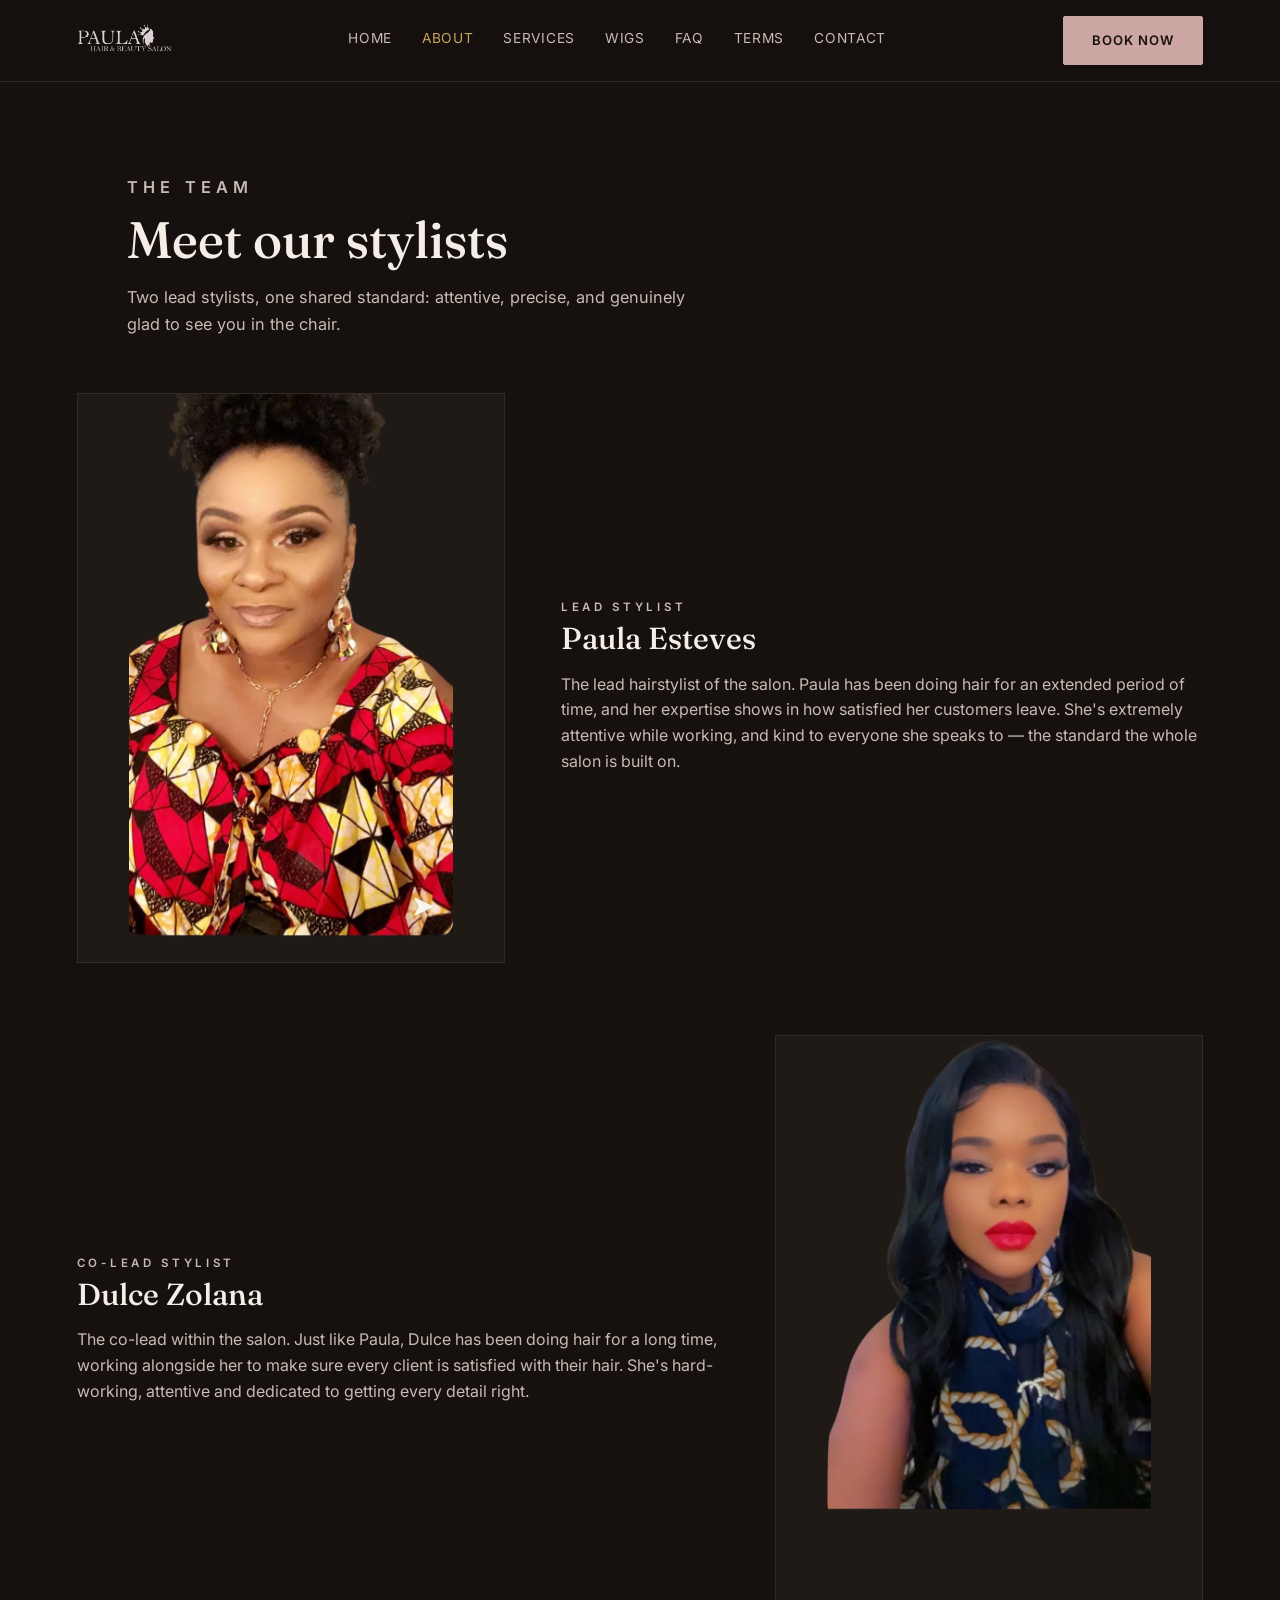
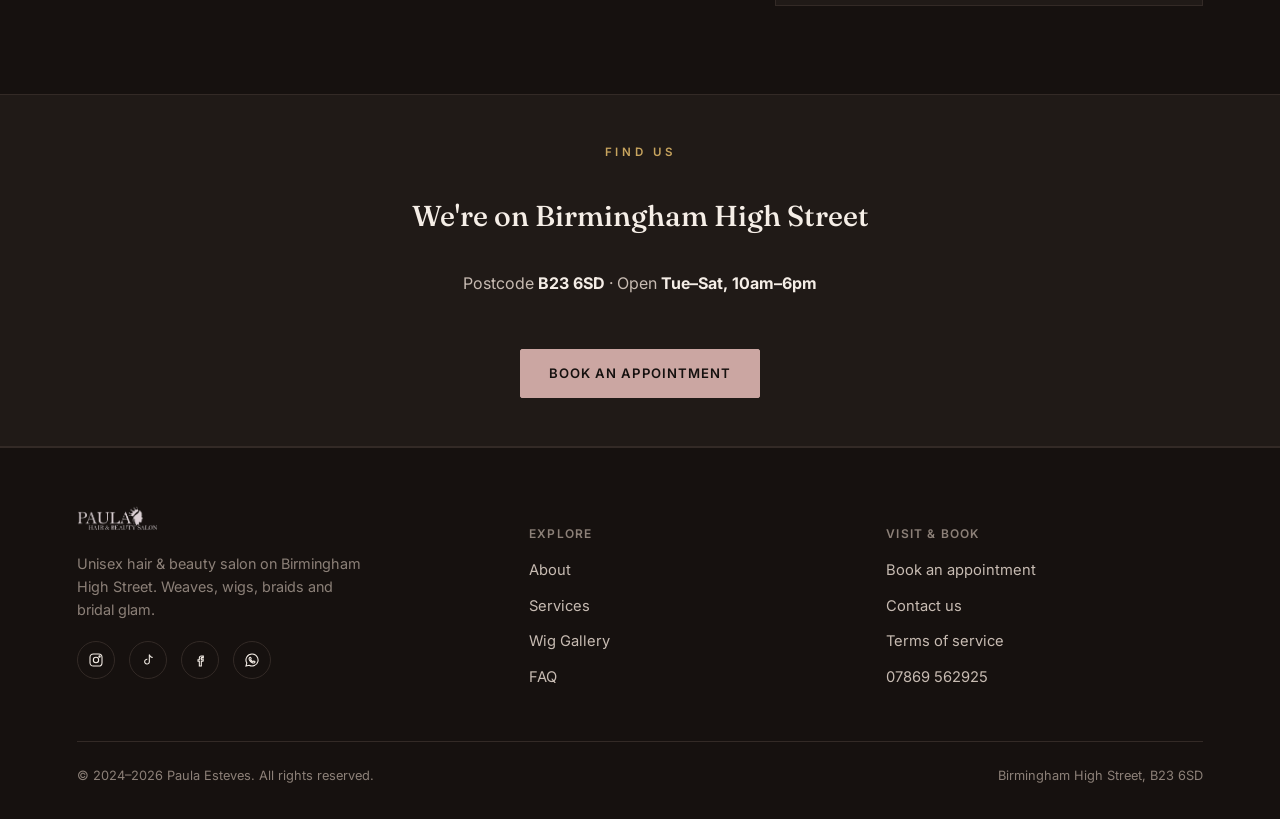
==== about.html @ c74b8d1b "Site redesign" ====
<!DOCTYPE html>
<html lang="en">
<head>
<meta charset="UTF-8">
<meta name="viewport" content="width=device-width, initial-scale=1.0">
<title>About | Paula's Hair &amp; Beauty Salon</title>
<meta name="description" content="Meet Paula and Dulce, the stylists behind Paula's Hair & Beauty Salon in Birmingham.">
<link rel="icon" type="image/x-icon" href="assets/favicon/favicon.ico">
<link rel="icon" type="image/png" sizes="32x32" href="assets/favicon/favicon-32x32.png">
<link rel="icon" type="image/png" sizes="16x16" href="assets/favicon/favicon-16x16.png">
<link rel="apple-touch-icon" href="assets/favicon/apple-touch-icon.png">
<link rel="manifest" href="assets/favicon/site.webmanifest">
<link rel="stylesheet" href="css/style.css">
</head>
<body>

<header class="site-header">
  <a href="index.html" class="brand"><img src="assets/logo.webp" alt="Paula's Hair &amp; Beauty Salon"></a>
  <nav class="site-nav" id="site-nav">
    <a href="index.html">Home</a>
    <a href="about.html" class="current">About</a>
    <a href="services.html">Services</a>
    <a href="wigs.html">Wigs</a>
    <a href="faq.html">FAQ</a>
    <a href="terms.html">Terms</a>
    <a href="contact.html">Contact</a>
  </nav>
  <div class="nav-actions">
    <a href="booking.html" class="btn btn-primary">Book Now</a>
    <button class="menu-toggle" aria-label="Toggle menu" aria-expanded="false" aria-controls="site-nav">
      <svg viewBox="0 0 24 24" fill="none" stroke="currentColor" stroke-width="1.6"><path d="M3 6h18M3 12h18M3 18h18"/></svg>
    </button>
  </div>
</header>

<section class="page-hero">
  <p class="eyebrow">The team</p>
  <h1>Meet our stylists</h1>
  <p>Two lead stylists, one shared standard: attentive, precise, and genuinely glad to see you in the chair.</p>
</section>

<section class="block" style="padding-top:0;">
  <div class="container-inner">
    <div class="split reveal">
      <div class="split-figure">
        <img src="assets/team/paula.webp" alt="Paula Esteves" width="560" height="700" loading="lazy">
      </div>
      <div class="split-body">
        <p class="eyebrow">Lead Stylist</p>
        <h3>Paula Esteves</h3>
        <p>The lead hairstylist of the salon. Paula has been doing hair for an extended period of time, and her expertise shows in how satisfied her customers leave. She's extremely attentive while working, and kind to everyone she speaks to &mdash; the standard the whole salon is built on.</p>
      </div>
    </div>

    <div class="split reverse reveal">
      <div class="split-figure">
        <img src="assets/team/dulce.webp" alt="Dulce Zolana" width="560" height="700" loading="lazy">
      </div>
      <div class="split-body">
        <p class="eyebrow">Co-Lead Stylist</p>
        <h3>Dulce Zolana</h3>
        <p>The co-lead within the salon. Just like Paula, Dulce has been doing hair for a long time, working alongside her to make sure every client is satisfied with their hair. She's hard-working, attentive and dedicated to getting every detail right.</p>
      </div>
    </div>
  </div>
</section>

<section class="strip">
  <div class="container" style="justify-content:center; text-align:center; flex-direction:column; padding-block:48px;">
    <p class="eyebrow">Find us</p>
    <h2 style="margin-top:10px; font-size:1.8rem;">We're on Birmingham High Street</h2>
    <p style="margin-top:12px; color:var(--cream-dim);">Postcode <strong style="color:var(--cream);">B23 6SD</strong> &middot; Open <strong style="color:var(--cream);">Tue&ndash;Sat, 10am&ndash;6pm</strong></p>
    <a href="booking.html" class="btn btn-primary" style="margin-top:24px; align-self:center;">Book an appointment</a>
  </div>
</section>

<footer class="site-footer">
  <div class="footer-grid">
    <div class="footer-brand">
      <img src="assets/logo.webp" alt="Paula's Hair &amp; Beauty Salon">
      <p>Unisex hair &amp; beauty salon on Birmingham High Street. Weaves, wigs, braids and bridal glam.</p>
      <div class="footer-social" style="margin-top:20px;">
        <a href="https://www.instagram.com/paulasunisexhair01/" aria-label="Instagram" target="_blank" rel="noopener"><svg viewBox="0 0 24 24" fill="none" stroke="currentColor" stroke-width="1.6"><rect x="3" y="3" width="18" height="18" rx="5"/><circle cx="12" cy="12" r="4"/><circle cx="17.3" cy="6.7" r="1"/></svg></a>
        <a href="https://www.tiktok.com/@hairxpaulax" aria-label="TikTok" target="_blank" rel="noopener"><svg viewBox="0 0 24 24" fill="none" stroke="currentColor" stroke-width="1.6"><path d="M14 4v10.5a3.5 3.5 0 11-3-3.46"/><path d="M14 4c.5 2.4 2.2 4 5 4.2"/></svg></a>
        <a href="https://www.facebook.com/p/Paulas-unisex-hair-salon-100063559331824/" aria-label="Facebook" target="_blank" rel="noopener"><svg viewBox="0 0 24 24" fill="none" stroke="currentColor" stroke-width="1.6"><path d="M14 9h3V6h-3c-1.7 0-3 1.3-3 3v2.5H9V14h2v7h3v-7h2.5l.5-2.5H14V9c0-.6.4-1 1-1z"/></svg></a>
        <a href="https://wa.me/447869562925" aria-label="WhatsApp" target="_blank" rel="noopener"><svg viewBox="0 0 24 24" fill="none" stroke="currentColor" stroke-width="1.6"><path d="M12 3a9 9 0 00-7.8 13.5L3 21l4.6-1.2A9 9 0 1012 3z"/><path d="M8.5 8.4c.2-.5.4-.5.6-.5h.5c.2 0 .4 0 .5.3.2.4.6 1.4.6 1.5.1.1.1.3 0 .4-.1.2-.2.3-.3.4l-.4.4c-.1.1-.2.3-.1.5.2.3.7 1.1 1.4 1.7.9.8 1.7 1.1 2 1.2.2.1.4.1.5-.1l.5-.6c.2-.2.4-.2.6-.1l1.3.6c.2.1.3.2.3.4 0 .8-.3 1.6-1.4 1.9-.7.2-1.6.3-3.3-.6-1.9-1-3.1-2.9-3.2-3-.1-.1-1-1.3-1-2.5 0-1.1.6-1.7.8-1.9z"/></svg></a>
      </div>
    </div>
    <div class="footer-col">
      <h5>Explore</h5>
      <a href="about.html">About</a>
      <a href="services.html">Services</a>
      <a href="wigs.html">Wig Gallery</a>
      <a href="faq.html">FAQ</a>
    </div>
    <div class="footer-col">
      <h5>Visit &amp; Book</h5>
      <a href="booking.html">Book an appointment</a>
      <a href="contact.html">Contact us</a>
      <a href="terms.html">Terms of service</a>
      <a href="tel:07869562925">07869 562925</a>
    </div>
  </div>
  <div class="footer-bottom">
    <span>&copy; 2024&ndash;2026 Paula Esteves. All rights reserved.</span>
    <span>Birmingham High Street, B23 6SD</span>
  </div>
</footer>

<script src="js/main.js"></script>
</body>
</html>
---- css/style.css ----
/* ==========================================================================
   Paula's Hair & Beauty Salon — Design System
   Palette: warm ink black + heirloom mauve (from the logo) + antique gold
   Type: Fraunces (display) / Inter (body & UI)
   ========================================================================== */

@import url('https://fonts.googleapis.com/css2?family=Fraunces:opsz,wght@9..144,300;9..144,400;9..144,500;9..144,600;9..144,700&family=Inter:wght@400;500;600;700&display=swap');

:root{
  /* -- Color tokens -- */
  --ink:        #16110F;   /* page background, warm near-black */
  --ink-soft:   #201A17;   /* raised surface */
  --ink-line:   #332A26;   /* hairline borders on dark */
  --rose:       #CBA6A2;   /* primary accent, lifted from the logo */
  --rose-deep:  #8C5B58;   /* pressed / hover state */
  --gold:       #C7A45E;   /* crown accent, used sparingly */
  --cream:      #F5EEE7;   /* primary text on dark */
  --cream-dim:  #C7BBB2;   /* secondary text on dark */
  --cream-faint:#8C8078;   /* tertiary text / captions */

  /* -- Type -- */
  --font-display: 'Fraunces', 'Iowan Old Style', Georgia, serif;
  --font-body: 'Inter', -apple-system, BlinkMacSystemFont, 'Segoe UI', sans-serif;

  /* -- Rhythm -- */
  --edge: clamp(20px, 6vw, 96px);
  --radius: 2px;
  --max: 1180px;
}

*, *::before, *::after{ box-sizing: border-box; }

html{
  scroll-behavior: smooth;
}
@media (prefers-reduced-motion: reduce){
  html{ scroll-behavior: auto; }
  *, *::before, *::after{ animation-duration: 0.01ms !important; animation-iteration-count: 1 !important; transition-duration: 0.01ms !important; scroll-behavior: auto !important; }
}

body{
  margin: 0;
  background: var(--ink);
  color: var(--cream);
  font-family: var(--font-body);
  font-size: 16px;
  line-height: 1.6;
  -webkit-font-smoothing: antialiased;
}

img{ max-width: 100%; display: block; }
a{ color: inherit; }

h1, h2, h3, h4{
  font-family: var(--font-display);
  font-weight: 500;
  line-height: 1.1;
  margin: 0;
  color: var(--cream);
}

p{ margin: 0; }

::selection{ background: var(--rose); color: var(--ink); }

:focus-visible{
  outline: 2px solid var(--gold);
  outline-offset: 3px;
}

.container{
  max-width: var(--max);
  margin-inline: auto;
  padding-inline: var(--edge);
}

.eyebrow{
  font-family: var(--font-body);
  font-size: 0.72rem;
  letter-spacing: 0.32em;
  text-transform: uppercase;
  color: var(--gold);
  font-weight: 600;
}

/* ---------------------------------------------------------------------
   Signature motif — a single-line crown, echoing the wordmark.
   Used as a section divider so it reads as punctuation, not decoration.
   --------------------------------------------------------------------- */
.crown-divider{
  width: 46px;
  height: 28px;
  margin: 22px 0;
  color: var(--gold);
  opacity: 0.9;
}
.crown-divider.center{ margin-inline: auto; }
.crown-divider svg{ width: 100%; height: 100%; display: block; }

/* ---------------------------------------------------------------------
   Header
   --------------------------------------------------------------------- */
.site-header{
  position: sticky;
  top: 0;
  z-index: 100;
  display: flex;
  align-items: center;
  justify-content: space-between;
  gap: 24px;
  padding: 16px var(--edge);
  background: rgba(22, 17, 15, 0.86);
  backdrop-filter: blur(10px);
  border-bottom: 1px solid var(--ink-line);
}

.brand{ display: flex; align-items: center; gap: 12px; }
.brand img{ height: 40px; width: auto; }

.site-nav{
  display: flex;
  align-items: center;
  gap: 30px;
}
.site-nav a{
  font-size: 0.86rem;
  letter-spacing: 0.05em;
  text-transform: uppercase;
  text-decoration: none;
  color: var(--cream-dim);
  position: relative;
  padding-bottom: 4px;
  transition: color .25s ease;
}
.site-nav a::after{
  content: '';
  position: absolute;
  left: 0; right: 100%; bottom: 0;
  height: 1px;
  background: var(--gold);
  transition: right .3s ease;
}
.site-nav a:hover{ color: var(--cream); }
.site-nav a:hover::after{ right: 0; }
.site-nav a.current{ color: var(--gold); }

.nav-actions{ display: flex; align-items: center; gap: 18px; }

.btn{
  display: inline-flex;
  align-items: center;
  justify-content: center;
  gap: 8px;
  padding: 13px 28px;
  font-family: var(--font-body);
  font-size: 0.82rem;
  letter-spacing: 0.08em;
  text-transform: uppercase;
  font-weight: 600;
  text-decoration: none;
  border-radius: var(--radius);
  border: 1px solid var(--rose);
  cursor: pointer;
  transition: background .25s ease, color .25s ease, border-color .25s ease, transform .2s ease;
}
.btn-primary{ background: var(--rose); color: var(--ink); }
.btn-primary:hover{ background: var(--gold); border-color: var(--gold); transform: translateY(-1px); }
.btn-ghost{ background: transparent; color: var(--cream); border-color: var(--ink-line); }
.btn-ghost:hover{ border-color: var(--rose); color: var(--rose); }
.btn:active{ transform: translateY(0); }
.btn:disabled{ opacity: .6; cursor: not-allowed; transform: none; }

.menu-toggle{
  display: none;
  background: none;
  border: 1px solid var(--ink-line);
  color: var(--cream);
  width: 42px;
  height: 42px;
  border-radius: var(--radius);
  cursor: pointer;
  align-items: center;
  justify-content: center;
}
.menu-toggle svg{ width: 20px; height: 20px; }

/* ---------------------------------------------------------------------
   Hero
   --------------------------------------------------------------------- */
.hero{
  padding: 96px var(--edge) 80px;
  max-width: var(--max);
  margin-inline: auto;
  display: grid;
  grid-template-columns: 1.1fr 0.9fr;
  gap: 64px;
  align-items: center;
}
.hero h1{
  font-size: clamp(2.6rem, 5vw, 4.6rem);
  margin-top: 14px;
  letter-spacing: -0.01em;
}
.hero .lede{
  margin-top: 22px;
  max-width: 46ch;
  font-size: 1.08rem;
  color: var(--cream-dim);
}
.hero .actions{
  margin-top: 36px;
  display: flex;
  gap: 16px;
  flex-wrap: wrap;
}
.hero-figure{
  position: relative;
  aspect-ratio: 4/5;
  background: linear-gradient(160deg, var(--ink-soft), var(--ink));
  border: 1px solid var(--ink-line);
  border-radius: var(--radius);
  display: flex;
  align-items: flex-end;
  justify-content: center;
  overflow: hidden;
}
.hero-figure img{
  width: 82%;
  object-fit: contain;
}
.hero-figure::before{
  content: '';
  position: absolute;
  inset: 0;
  background: radial-gradient(circle at 50% 20%, rgba(199,164,94,0.14), transparent 60%);
}

/* ---------------------------------------------------------------------
   Trust strip
   --------------------------------------------------------------------- */
.strip{
  border-top: 1px solid var(--ink-line);
  border-bottom: 1px solid var(--ink-line);
  background: var(--ink-soft);
}
.strip .container{
  display: flex;
  flex-wrap: wrap;
  gap: 28px 48px;
  padding-block: 22px;
  justify-content: space-between;
}
.strip-item{
  display: flex;
  align-items: center;
  gap: 12px;
  font-size: 0.86rem;
  color: var(--cream-dim);
  letter-spacing: 0.02em;
}
.strip-item strong{ color: var(--cream); font-weight: 600; }
.strip-item svg{ width: 18px; height: 18px; color: var(--gold); flex-shrink: 0; }

/* ---------------------------------------------------------------------
   Sections
   --------------------------------------------------------------------- */
section.block{ padding: 88px var(--edge); }
.block > .container-inner{ max-width: var(--max); margin-inline: auto; }
.block-head{ max-width: 640px; margin-bottom: 52px; }
.block-head h2{ font-size: clamp(1.9rem, 3vw, 2.6rem); margin-top: 12px; }
.block-head p{ margin-top: 16px; color: var(--cream-dim); font-size: 1.02rem; }
.block-head.center{ margin-inline: auto; text-align: center; }

.alt{ background: var(--ink-soft); border-top: 1px solid var(--ink-line); border-bottom: 1px solid var(--ink-line); }

/* Service teaser cards */
.card-grid{
  display: grid;
  grid-template-columns: repeat(auto-fit, minmax(240px, 1fr));
  gap: 1px;
  background: var(--ink-line);
  border: 1px solid var(--ink-line);
}
.card{
  background: var(--ink);
  padding: 36px 30px;
  transition: background .3s ease;
}
.card:hover{ background: var(--ink-soft); }
.card .num{
  font-family: var(--font-display);
  font-size: 0.95rem;
  color: var(--gold);
  letter-spacing: 0.04em;
}
.card h3{
  font-size: 1.35rem;
  margin-top: 14px;
}
.card p{
  margin-top: 12px;
  color: var(--cream-dim);
  font-size: 0.95rem;
}
.card a.card-link{
  display: inline-block;
  margin-top: 18px;
  font-size: 0.8rem;
  letter-spacing: 0.05em;
  text-transform: uppercase;
  color: var(--rose);
  text-decoration: none;
  border-bottom: 1px solid transparent;
}
.card a.card-link:hover{ border-color: var(--rose); }

/* Team / split layout */
.split{
  display: grid;
  grid-template-columns: 0.8fr 1.2fr;
  gap: 56px;
  align-items: center;
}
.split.reverse{ grid-template-columns: 1.2fr 0.8fr; }
.split.reverse .split-figure{ order: 2; }
.split-figure{
  background: var(--ink-soft);
  border: 1px solid var(--ink-line);
  aspect-ratio: 3/4;
  display: flex;
  align-items: flex-end;
  justify-content: center;
  overflow: hidden;
}
.split-figure img{ width: 92%; object-fit: contain; }
.split-body .eyebrow{ margin-bottom: 6px; }
.split-body h3{ font-size: 1.9rem; }
.split-body p{ margin-top: 16px; color: var(--cream-dim); }
.split + .split{ margin-top: 72px; }

/* Wig gallery */
.gallery-scroll{
  display: flex;
  gap: 18px;
  overflow-x: auto;
  padding-bottom: 12px;
  scroll-snap-type: x proximity;
}
.gallery-scroll::-webkit-scrollbar{ height: 6px; }
.gallery-scroll::-webkit-scrollbar-thumb{ background: var(--ink-line); border-radius: 4px; }
.gallery-scroll .g-item{
  flex: 0 0 auto;
  width: 190px;
  scroll-snap-align: start;
  background: var(--ink-soft);
  border: 1px solid var(--ink-line);
}
.gallery-scroll .g-item img{ width: 100%; aspect-ratio: 3/4; object-fit: contain; padding: 10px; }

.gallery-grid{
  display: grid;
  grid-template-columns: repeat(auto-fill, minmax(190px, 1fr));
  gap: 18px;
}
.gallery-grid figure{
  margin: 0;
  background: var(--ink-soft);
  border: 1px solid var(--ink-line);
  transition: border-color .25s ease, transform .25s ease;
}
.gallery-grid figure:hover{ border-color: var(--rose); transform: translateY(-3px); }
.gallery-grid img{ width: 100%; aspect-ratio: 3/4; object-fit: contain; padding: 12px; }
.gallery-grid figcaption{
  padding: 0 14px 14px;
  font-size: 0.78rem;
  letter-spacing: 0.04em;
  text-transform: uppercase;
  color: var(--cream-faint);
  text-align: center;
}

/* CTA band */
.cta-band{
  padding: 96px var(--edge);
  text-align: center;
  background: linear-gradient(180deg, var(--ink-soft), var(--ink));
  border-top: 1px solid var(--ink-line);
}
.cta-band h2{ font-size: clamp(2rem, 4vw, 3rem); max-width: 18ch; margin-inline: auto; }
.cta-band p{ margin-top: 18px; color: var(--cream-dim); }
.cta-band .actions{ margin-top: 32px; display: flex; gap: 16px; justify-content: center; flex-wrap: wrap; }

/* ---------------------------------------------------------------------
   Menu (services / prices) — styled like a salon service menu
   --------------------------------------------------------------------- */
.menu-category{ margin-bottom: 52px; }
.menu-category:last-child{ margin-bottom: 0; }
.menu-category h3{
  font-size: 1.3rem;
  color: var(--gold);
  display: flex;
  align-items: baseline;
  gap: 14px;
}
.menu-category h3::after{
  content: '';
  flex: 1;
  height: 1px;
  background: var(--ink-line);
}
.menu-list{ list-style: none; margin: 24px 0 0; padding: 0; }
.menu-list li{
  display: flex;
  align-items: baseline;
  gap: 10px;
  padding: 13px 0;
  border-bottom: 1px dashed var(--ink-line);
  font-size: 1.02rem;
}
.menu-list li:last-child{ border-bottom: none; }
.menu-name{ color: var(--cream); }
.menu-fill{
  flex: 1;
  border-bottom: 1px dotted var(--ink-line);
  transform: translateY(-4px);
}
.menu-price{ color: var(--rose); font-family: var(--font-display); font-size: 1.05rem; white-space: nowrap; }

/* ---------------------------------------------------------------------
   FAQ / accordion
   --------------------------------------------------------------------- */
.accordion{ border-top: 1px solid var(--ink-line); }
.accordion-item{ border-bottom: 1px solid var(--ink-line); }
.accordion-trigger{
  width: 100%;
  display: flex;
  align-items: center;
  justify-content: space-between;
  gap: 20px;
  background: none;
  border: none;
  color: var(--cream);
  font-family: var(--font-display);
  font-size: 1.15rem;
  text-align: left;
  padding: 26px 4px;
  cursor: pointer;
}
.accordion-trigger .plus{
  flex-shrink: 0;
  width: 22px; height: 22px;
  position: relative;
  color: var(--gold);
}
.accordion-trigger .plus::before, .accordion-trigger .plus::after{
  content: '';
  position: absolute;
  background: currentColor;
  top: 50%; left: 50%;
  transform: translate(-50%,-50%);
}
.accordion-trigger .plus::before{ width: 14px; height: 1.5px; }
.accordion-trigger .plus::after{ width: 1.5px; height: 14px; transition: transform .3s ease; }
.accordion-item.open .plus::after{ transform: translate(-50%,-50%) rotate(90deg) scaleY(0); }
.accordion-panel{
  max-height: 0;
  overflow: hidden;
  transition: max-height .35s ease;
}
.accordion-panel p{
  padding: 0 4px 26px;
  color: var(--cream-dim);
  max-width: 62ch;
}
.accordion-panel a{ color: var(--rose); }

/* ---------------------------------------------------------------------
   Terms list
   --------------------------------------------------------------------- */
.terms-list{ list-style: none; margin: 0; padding: 0; counter-reset: term; max-width: 640px; }
.terms-list li{
  counter-increment: term;
  display: flex;
  gap: 20px;
  padding: 22px 0;
  border-bottom: 1px solid var(--ink-line);
}
.terms-list li:first-child{ border-top: 1px solid var(--ink-line); }
.terms-list li::before{
  content: counter(term, decimal-leading-zero);
  font-family: var(--font-display);
  color: var(--gold);
  font-size: 1rem;
  flex-shrink: 0;
}

/* ---------------------------------------------------------------------
   Forms
   --------------------------------------------------------------------- */
.form-wrap{
  max-width: 640px;
  background: var(--ink-soft);
  border: 1px solid var(--ink-line);
  padding: clamp(28px, 5vw, 52px);
}
.form-grid{
  display: grid;
  grid-template-columns: 1fr 1fr;
  gap: 20px;
}
.field{ display: flex; flex-direction: column; gap: 8px; margin-bottom: 20px; }
.field.full{ grid-column: 1 / -1; }
.field label{
  font-size: 0.76rem;
  letter-spacing: 0.08em;
  text-transform: uppercase;
  color: var(--cream-faint);
}
.field input, .field select, .field textarea{
  background: var(--ink);
  border: 1px solid var(--ink-line);
  color: var(--cream);
  padding: 13px 14px;
  font-family: var(--font-body);
  font-size: 0.96rem;
  border-radius: var(--radius);
  transition: border-color .2s ease;
}
.field textarea{ resize: vertical; min-height: 110px; }
.field input:focus, .field select:focus, .field textarea:focus{
  outline: none;
  border-color: var(--rose);
}
.field input::placeholder, .field textarea::placeholder{ color: var(--cream-faint); }
.field select{ appearance: none; background-image: url("data:image/svg+xml,%3Csvg xmlns='http://www.w3.org/2000/svg' width='12' height='8'%3E%3Cpath d='M1 1l5 5 5-5' stroke='%23C7A45E' stroke-width='1.4' fill='none'/%3E%3C/svg%3E"); background-repeat: no-repeat; background-position: right 14px center; }
.field-hint{ font-size: 0.78rem; color: var(--cream-faint); }
.honeypot{ position: absolute; left: -9999px; opacity: 0; height: 0; }

.form-status{
  display: none;
  padding: 14px 16px;
  border-radius: var(--radius);
  font-size: 0.9rem;
  margin-bottom: 20px;
}
.form-status.success{ display: block; background: rgba(120,160,120,0.12); border: 1px solid #5c8562; color: #b9d9bb; }
.form-status.error{ display: block; background: rgba(180,90,90,0.12); border: 1px solid #a15252; color: #e3b3b3; }

.form-wrap .btn{ width: 100%; }

.info-card{
  display: flex;
  flex-direction: column;
  gap: 26px;
}
.info-row{ display: flex; gap: 16px; align-items: flex-start; }
.info-row svg{ width: 22px; height: 22px; color: var(--gold); flex-shrink: 0; margin-top: 2px; }
.info-row h4{ font-size: 1rem; font-family: var(--font-body); font-weight: 600; }
.info-row p, .info-row a{ margin-top: 4px; color: var(--cream-dim); text-decoration: none; font-size: 0.95rem; }
.info-row a:hover{ color: var(--rose); }

.contact-grid{
  display: grid;
  grid-template-columns: 0.85fr 1.15fr;
  gap: 56px;
  align-items: start;
}

/* ---------------------------------------------------------------------
   Footer
   --------------------------------------------------------------------- */
.site-footer{
  border-top: 1px solid var(--ink-line);
  padding: 56px var(--edge) 32px;
}
.footer-grid{
  max-width: var(--max);
  margin-inline: auto;
  display: grid;
  grid-template-columns: 1.3fr 1fr 1fr;
  gap: 40px;
  padding-bottom: 40px;
}
.footer-brand img{ height: 34px; margin-bottom: 14px; }
.footer-brand p{ color: var(--cream-faint); font-size: 0.9rem; max-width: 32ch; }
.footer-col h5{
  font-size: 0.75rem;
  letter-spacing: 0.1em;
  text-transform: uppercase;
  color: var(--cream-faint);
  margin-bottom: 16px;
  font-weight: 600;
  font-family: var(--font-body);
}
.footer-col a{
  display: block;
  color: var(--cream-dim);
  text-decoration: none;
  font-size: 0.92rem;
  margin-bottom: 12px;
  transition: color .2s ease;
}
.footer-col a:hover{ color: var(--rose); }
.footer-social{ display: flex; gap: 14px; }
.footer-social a{
  width: 38px; height: 38px;
  border: 1px solid var(--ink-line);
  display: flex; align-items: center; justify-content: center;
  border-radius: 50%;
  margin-bottom: 0;
}
.footer-social a:hover{ border-color: var(--rose); color: var(--rose); }
.footer-social svg{ width: 16px; height: 16px; }
.footer-bottom{
  max-width: var(--max);
  margin-inline: auto;
  border-top: 1px solid var(--ink-line);
  padding-top: 24px;
  display: flex;
  justify-content: space-between;
  flex-wrap: wrap;
  gap: 12px;
  font-size: 0.8rem;
  color: var(--cream-faint);
}

/* ---------------------------------------------------------------------
   Page hero (interior pages)
   --------------------------------------------------------------------- */
.page-hero{
  padding: 76px var(--edge) 56px;
  max-width: var(--max);
  margin-inline: auto;
}
.page-hero h1{ font-size: clamp(2.2rem, 4vw, 3.2rem); margin-top: 12px; }
.page-hero p{ margin-top: 16px; color: var(--cream-dim); max-width: 56ch; font-size: 1.02rem; }

/* ---------------------------------------------------------------------
   Reveal-on-scroll (subtle, respects reduced motion)
   --------------------------------------------------------------------- */
.reveal{ opacity: 0; transform: translateY(18px); transition: opacity .7s ease, transform .7s ease; }
.reveal.in{ opacity: 1; transform: translateY(0); }

/* ---------------------------------------------------------------------
   Responsive
   --------------------------------------------------------------------- */
@media (max-width: 900px){
  .hero{ grid-template-columns: 1fr; padding-top: 48px; }
  .hero-figure{ order: -1; max-width: 340px; margin-inline: auto; }
  .split, .split.reverse{ grid-template-columns: 1fr; }
  .split.reverse .split-figure{ order: 0; }
  .split-figure{ max-width: 320px; margin-inline: auto; }
  .contact-grid{ grid-template-columns: 1fr; }
  .footer-grid{ grid-template-columns: 1fr 1fr; }
}

@media (max-width: 760px){
  .site-nav{
    position: fixed;
    inset: 0 0 0 auto;
    top: 73px;
    height: calc(100vh - 73px);
    width: min(78vw, 320px);
    background: var(--ink-soft);
    border-left: 1px solid var(--ink-line);
    flex-direction: column;
    align-items: flex-start;
    padding: 36px 28px;
    gap: 26px;
    transform: translateX(100%);
    transition: transform .35s ease;
  }
  .site-nav.open{ transform: translateX(0); }
  .nav-actions .btn-primary{ font-size: 0.72rem; padding: 11px 18px; }
  .menu-toggle{ display: flex; }
  .form-grid{ grid-template-columns: 1fr; }
  .footer-grid{ grid-template-columns: 1fr; gap: 32px; }
}

@media (max-width: 520px){
  .strip .container{ flex-direction: column; gap: 14px; }
}
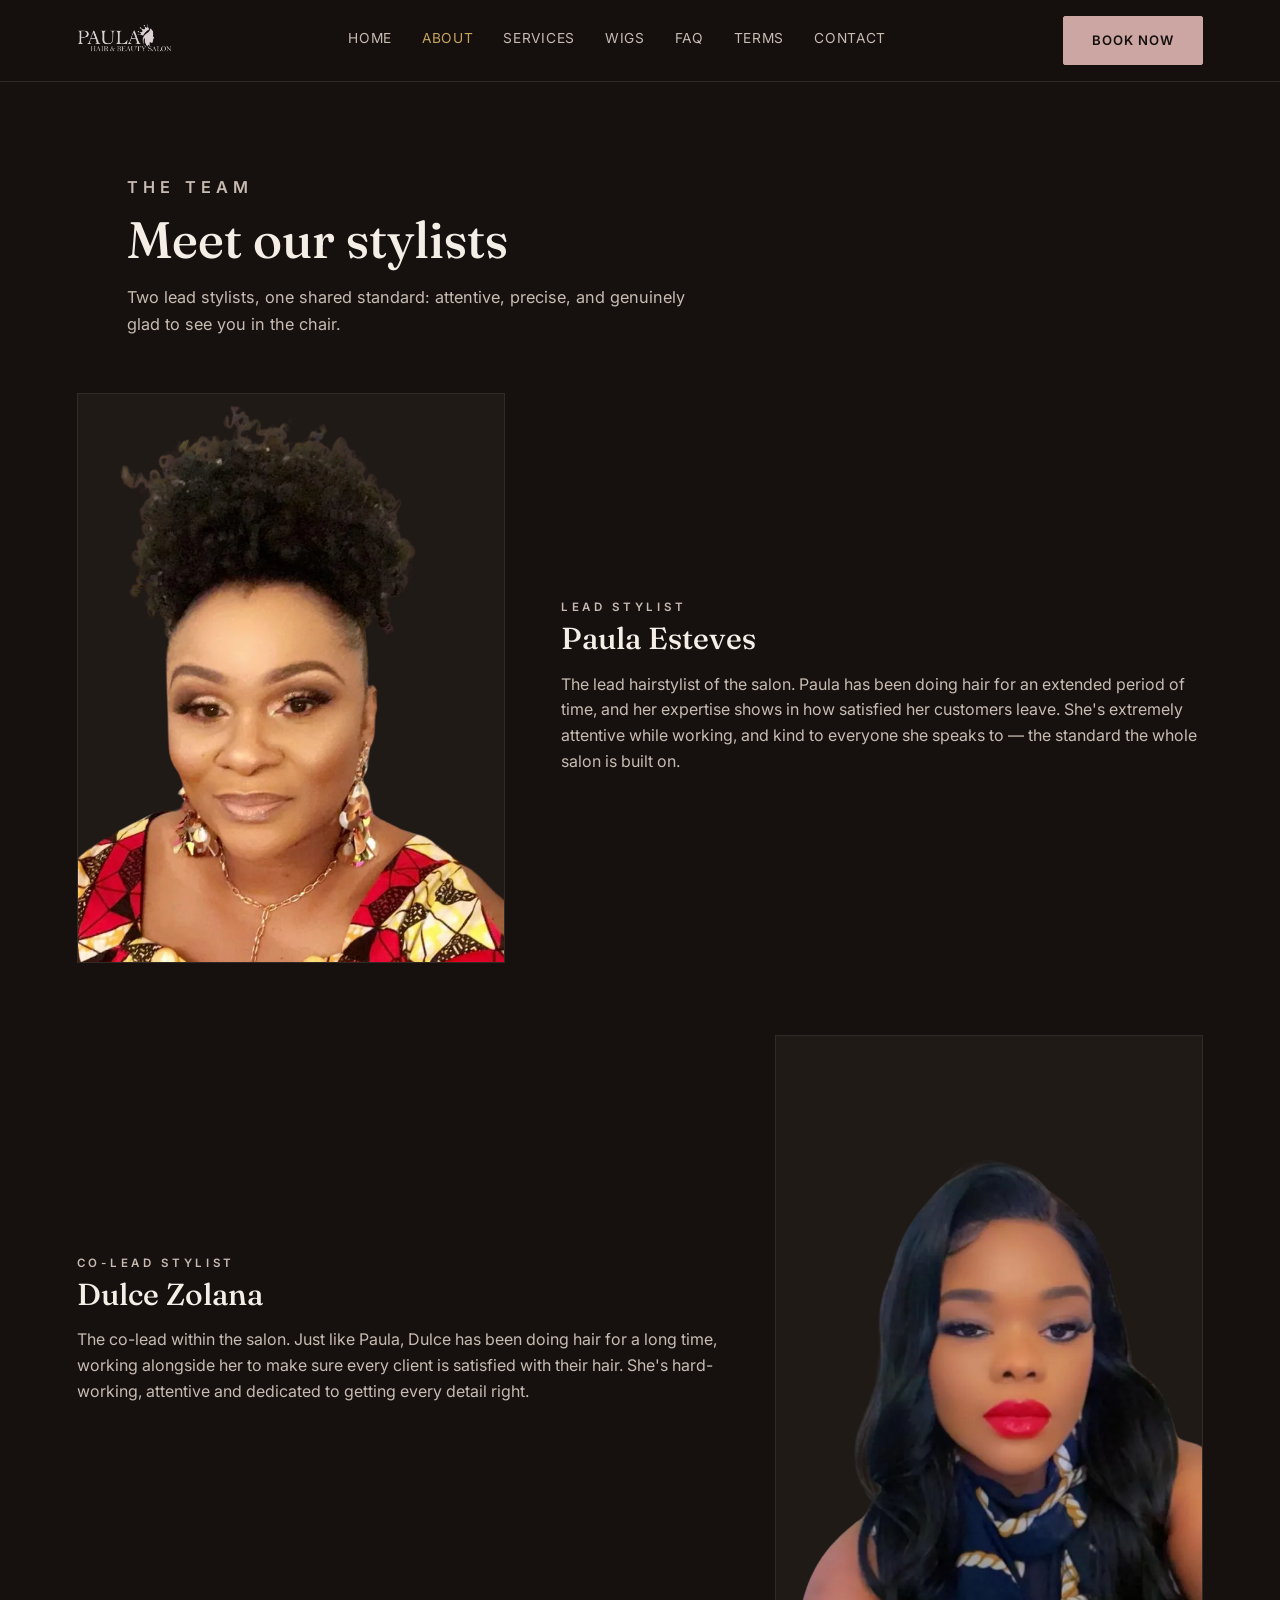
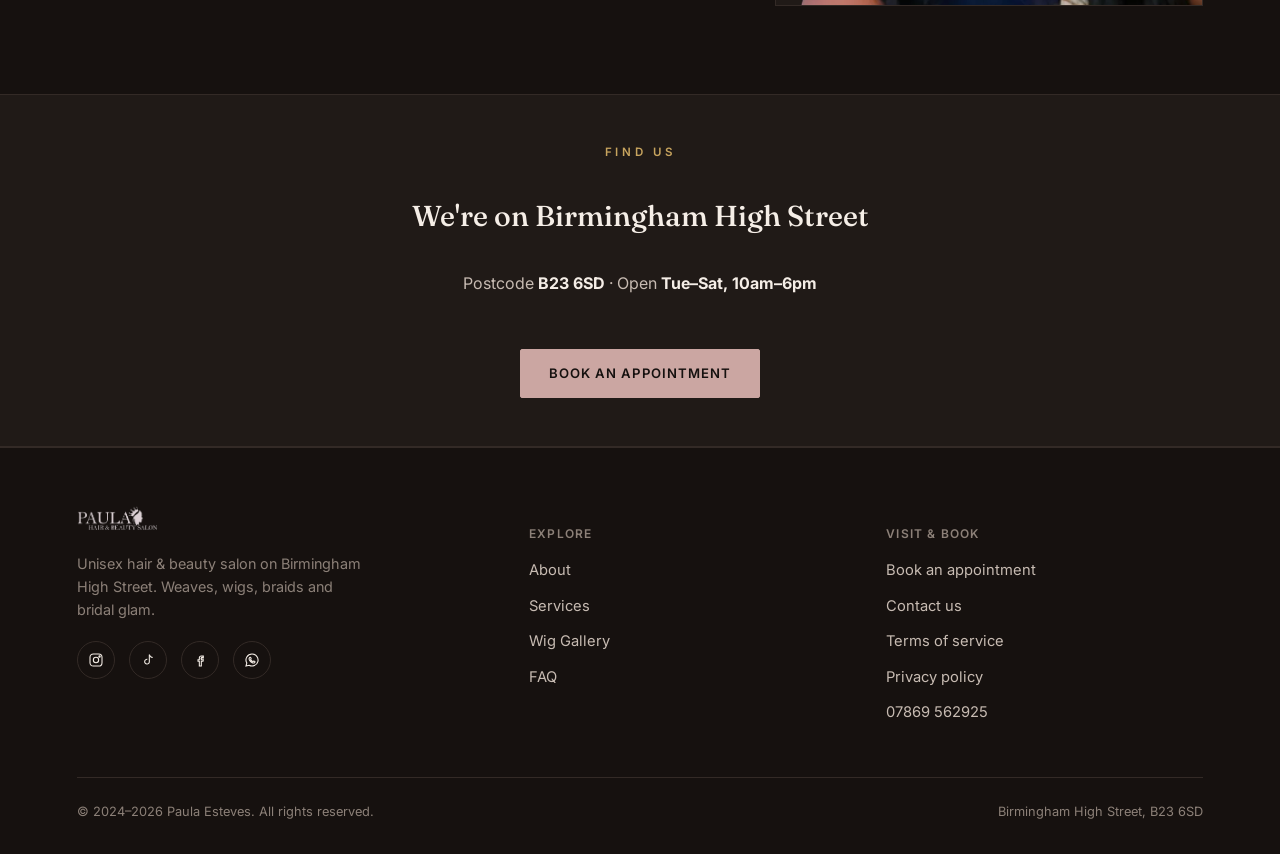
==== commit 4ba30d37: "Updated Website" ====
--- a/about.html
+++ b/about.html
@@ -98,6 +98,7 @@
       <a href="booking.html">Book an appointment</a>
       <a href="contact.html">Contact us</a>
       <a href="terms.html">Terms of service</a>
+      <a href="privacy.html">Privacy policy</a>
       <a href="tel:07869562925">07869 562925</a>
     </div>
   </div>
--- a/css/style.css
+++ b/css/style.css
@@ -215,18 +215,20 @@
 }
 .hero-figure{
   position: relative;
+  width: 100%;
   aspect-ratio: 4/5;
   background: linear-gradient(160deg, var(--ink-soft), var(--ink));
   border: 1px solid var(--ink-line);
   border-radius: var(--radius);
-  display: flex;
-  align-items: flex-end;
-  justify-content: center;
   overflow: hidden;
 }
 .hero-figure img{
-  width: 82%;
-  object-fit: contain;
+  position: absolute;
+  inset: 0;
+  width: 100%;
+  height: 100%;
+  object-fit: cover;
+  object-position: center 20%;
 }
 .hero-figure::before{
   content: '';
@@ -327,12 +329,18 @@
   background: var(--ink-soft);
   border: 1px solid var(--ink-line);
   aspect-ratio: 3/4;
-  display: flex;
-  align-items: flex-end;
-  justify-content: center;
+  width: 100%;
+  position: relative;
   overflow: hidden;
 }
-.split-figure img{ width: 92%; object-fit: contain; }
+.split-figure img{
+  position: absolute;
+  inset: 0;
+  width: 100%;
+  height: 100%;
+  object-fit: cover;
+  object-position: center 15%;
+}
 .split-body .eyebrow{ margin-bottom: 6px; }
 .split-body h3{ font-size: 1.9rem; }
 .split-body p{ margin-top: 16px; color: var(--cream-dim); }
